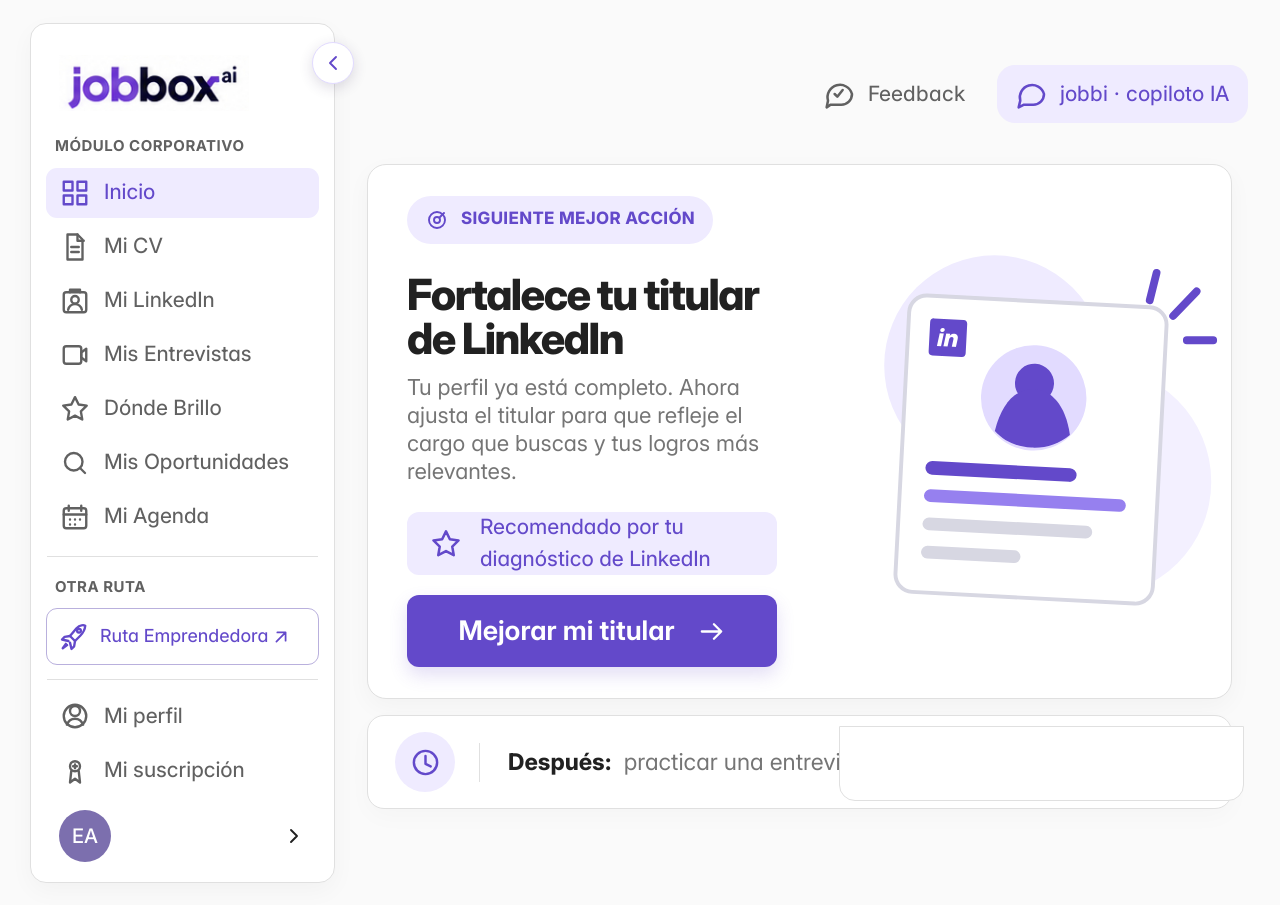
==== 0template1.html @ f9cc24e9 "Publicar prototipos HTML de Jobbox" ====
<!doctype html>
<html lang="es">
<head>
  <meta charset="utf-8">
  <meta name="viewport" content="width=device-width, initial-scale=1">
  <title>Siguiente mejor acción — Jobbox</title>
  <meta name="description" content="Recreación HTML de la pantalla 0template1 del sistema visual Jobbox.">
  <link rel="preconnect" href="https://fonts.googleapis.com">
  <link rel="preconnect" href="https://fonts.gstatic.com" crossorigin>
  <link href="https://fonts.googleapis.com/css2?family=Inter:wght@400;500;600;700;800&amp;display=swap" rel="stylesheet">
  <link rel="stylesheet" href="./jobbox_fuente_original.css">
  <link rel="stylesheet" href="./jobbox_templates.css">
</head>
<body class="theme-jobbox">
  <div class="screen">
    <aside class="sidebar" aria-label="Navegación principal">
      <button class="collapse-button" type="button" aria-label="Contraer menú">
        <svg class="icon small" aria-hidden="true"><use href="./jobbox-icons.svg#chevron-left"/></svg>
      </button>

      <a class="brand" href="#" aria-label="Jobbox, inicio">
        <img src="./jobbox-logo.png" alt="jobbox.ai">
      </a>

      <p class="section-label">Módulo corporativo</p>
      <nav>
        <ul class="nav-list">
          <li><a class="nav-link" href="#" aria-current="page"><svg class="icon" aria-hidden="true"><use href="./jobbox-icons.svg#grid"/></svg><span>Inicio</span></a></li>
          <li><a class="nav-link" href="#"><svg class="icon" aria-hidden="true"><use href="./jobbox-icons.svg#document"/></svg><span>Mi CV</span></a></li>
          <li><a class="nav-link" href="#"><svg class="icon" aria-hidden="true"><use href="./jobbox-icons.svg#id-card"/></svg><span>Mi LinkedIn</span></a></li>
          <li><a class="nav-link" href="#"><svg class="icon" aria-hidden="true"><use href="./jobbox-icons.svg#video"/></svg><span>Mis Entrevistas</span></a></li>
          <li><a class="nav-link" href="#"><svg class="icon" aria-hidden="true"><use href="./jobbox-icons.svg#star"/></svg><span>Dónde Brillo</span></a></li>
          <li><a class="nav-link" href="#"><svg class="icon" aria-hidden="true"><use href="./jobbox-icons.svg#search"/></svg><span>Mis Oportunidades</span></a></li>
          <li><a class="nav-link" href="#"><svg class="icon" aria-hidden="true"><use href="./jobbox-icons.svg#calendar"/></svg><span>Mi Agenda</span></a></li>
        </ul>
      </nav>

      <div class="divider"></div>
      <p class="section-label">Otra ruta</p>
      <a class="nav-link route-link" href="#">
        <svg class="icon" aria-hidden="true"><use href="./jobbox-icons.svg#rocket"/></svg>
        <span>Ruta Emprendedora</span>
        <svg class="icon route-arrow" aria-hidden="true"><use href="./jobbox-icons.svg#arrow-up-right"/></svg>
      </a>

      <div class="divider"></div>
      <nav class="account-nav" aria-label="Cuenta">
        <a class="nav-link" href="#"><svg class="icon" aria-hidden="true"><use href="./jobbox-icons.svg#user"/></svg><span>Mi perfil</span></a>
        <a class="nav-link" href="#"><svg class="icon" aria-hidden="true"><use href="./jobbox-icons.svg#medal"/></svg><span>Mi suscripción</span></a>
      </nav>

      <div class="sidebar-footer">
        <span class="avatar" aria-label="Usuario EA">EA</span>
        <svg class="icon small" aria-hidden="true"><use href="./jobbox-icons.svg#chevron-right"/></svg>
      </div>
    </aside>

    <main class="workspace">
      <div class="top-tools" aria-label="Utilidades">
        <button class="top-tool" type="button">
          <svg class="tool-icon" aria-hidden="true"><use href="./jobbox-icons.svg#feedback"/></svg>
          <span>Feedback</span>
        </button>
        <button class="top-tool jobbi" type="button">
          <svg class="tool-icon" aria-hidden="true"><use href="./jobbox-icons.svg#chat"/></svg>
          <span>jobbi · copiloto IA</span>
        </button>
      </div>

      <section class="next-action-card" aria-labelledby="action-title">
        <div class="action-copy">
          <div class="action-badge">
            <svg class="icon" aria-hidden="true"><use href="./jobbox-icons.svg#target"/></svg>
            <span>Siguiente mejor acción</span>
          </div>

          <h1 class="action-title" id="action-title">Fortalece tu titular de LinkedIn</h1>
          <p class="action-description">Tu perfil ya está completo. Ahora ajusta el titular para que refleje el cargo que buscas y tus logros más relevantes.</p>

          <div class="recommendation">
            <svg class="icon" aria-hidden="true"><use href="./jobbox-icons.svg#star"/></svg>
            <span>Recomendado por tu diagnóstico de LinkedIn</span>
          </div>

          <a class="primary-cta" href="#">
            <span>Mejorar mi titular</span>
            <svg class="icon" aria-hidden="true"><use href="./jobbox-icons.svg#arrow-right"/></svg>
          </a>
        </div>

        <div class="profile-visual">
          <svg viewBox="0 0 420 420" role="img" aria-label="Ilustración de un perfil profesional de LinkedIn">
            <circle cx="188" cy="142" r="113" fill="#EFEBFF"/>
            <circle cx="292" cy="261" r="118" fill="#F3F0FF"/>
            <g transform="rotate(3 226 216)">
              <rect x="94" y="76" width="264" height="304" rx="18" fill="#FFFFFF" stroke="#D7D7E2" stroke-width="4"/>
              <rect x="116" y="99" width="38" height="38" rx="4" fill="#6349CA"/>
              <text x="135" y="127" text-anchor="middle" fill="#FFFFFF" font-family="Inter, sans-serif" font-size="25" font-style="italic" font-weight="800">in</text>
              <circle cx="226" cy="175" r="54" fill="#E2DBFF"/>
              <circle cx="226" cy="160" r="20" fill="#6349CA"/>
              <path d="M188 211c6-31 21-45 38-45s33 14 39 45c-11 10-24 15-39 15s-28-5-38-15Z" fill="#6349CA"/>
              <rect x="119" y="245" width="155" height="14" rx="7" fill="#6349CA"/>
              <rect x="119" y="274" width="207" height="13" rx="6.5" fill="#9680EF"/>
              <rect x="119" y="303" width="174" height="13" rx="6.5" fill="#D7D7E2"/>
              <rect x="119" y="332" width="102" height="13" rx="6.5" fill="#D7D7E2"/>
            </g>
            <path d="M347 75l7-28M371 91l24-25M385 116h27" fill="none" stroke="#6349CA" stroke-width="8" stroke-linecap="round"/>
          </svg>
        </div>
      </section>

      <section class="next-card" aria-label="Siguiente paso">
        <span class="clock-disc"><svg class="icon" aria-hidden="true"><use href="./jobbox-icons.svg#clock"/></svg></span>
        <span class="next-divider" aria-hidden="true"></span>
        <p><strong>Después:</strong> practicar una entrevista</p>
      </section>

      <div class="ghost-card" aria-hidden="true"></div>
    </main>
  </div>
</body>
</html>
---- jobbox_templates.css ----
:root {
  color-scheme: light;
}

* {
  box-sizing: border-box;
}

html,
body {
  width: 100%;
  min-width: 320px;
  min-height: 100%;
  margin: 0;
}

body.theme-jobbox {
  overflow: hidden;
  background: hsl(var(--background));
  color: hsl(var(--foreground));
  font-family: Inter, ui-sans-serif, system-ui, -apple-system, BlinkMacSystemFont, "Segoe UI", sans-serif;
  -webkit-font-smoothing: antialiased;
  text-rendering: geometricPrecision;
}

button,
a {
  font: inherit;
}

button {
  border: 0;
}

.screen {
  display: grid;
  grid-template-columns: 305px minmax(0, 1fr);
  gap: 32px;
  width: 100vw;
  min-height: 100vh;
  padding: 23px 30px 22px;
  background: hsl(var(--background));
}

.sidebar {
  position: relative;
  display: flex;
  flex-direction: column;
  min-height: calc(100vh - 45px);
  padding: 26px 15px 20px;
  border: 1px solid hsl(var(--border));
  border-radius: 16px;
  background: hsl(var(--card));
  box-shadow: 0 8px 24px rgba(10, 13, 18, 0.035);
}

.brand {
  display: flex;
  align-items: center;
  min-height: 77px;
  padding: 3px 13px 14px;
}

.brand img {
  display: block;
  width: 190px;
  height: auto;
}

.collapse-button {
  position: absolute;
  z-index: 2;
  top: 18px;
  right: -20px;
  display: grid;
  place-items: center;
  width: 42px;
  height: 42px;
  border: 1px solid hsl(var(--primary-200));
  border-radius: 999px;
  background: #fff;
  color: hsl(var(--selection));
  box-shadow: 0 4px 14px rgba(54, 45, 88, 0.16);
  cursor: pointer;
}

.collapse-button:focus-visible,
.top-tool:focus-visible,
.nav-link:focus-visible,
.primary-cta:focus-visible {
  outline: 3px solid hsl(var(--primary-300));
  outline-offset: 3px;
}

.section-label {
  margin: 8px 9px 10px;
  color: hsl(var(--sidebar-foreground));
  font-size: 15px;
  font-weight: 700;
  letter-spacing: 0.035em;
  text-transform: uppercase;
}

.nav-list {
  display: grid;
  gap: 4px;
  margin: 0;
  padding: 0;
  list-style: none;
}

.nav-link {
  display: flex;
  align-items: center;
  min-height: 50px;
  padding: 0 14px;
  border-radius: 11px;
  color: hsl(var(--sidebar-foreground));
  font-size: 21px;
  font-weight: 450;
  line-height: 1;
  text-decoration: none;
  transition: background-color 160ms ease, color 160ms ease;
}

.nav-link:hover {
  background: hsl(var(--muted));
  color: hsl(var(--foreground));
}

.nav-link[aria-current="page"] {
  background: hsl(var(--primary-100));
  color: hsl(var(--selection));
}

.icon {
  flex: 0 0 auto;
  width: 30px;
  height: 30px;
  margin-right: 14px;
  fill: none;
  stroke: currentColor;
  stroke-width: 1.9;
  stroke-linecap: round;
  stroke-linejoin: round;
}

.icon.small {
  width: 24px;
  height: 24px;
  margin: 0;
}

.divider {
  height: 1px;
  margin: 14px 1px 11px;
  background: hsl(var(--border));
}

.route-link {
  min-height: 57px;
  padding-inline: 12px;
  border: 1.5px solid hsl(var(--primary-400));
  color: hsl(var(--selection));
  font-size: 18px;
}

.route-link > .icon:first-child {
  margin-right: 11px;
}

.route-link .route-arrow {
  width: 22px;
  height: 22px;
  margin-left: auto;
}

.account-nav {
  display: grid;
  gap: 4px;
  margin-top: 0;
}

.sidebar-footer {
  display: flex;
  align-items: center;
  justify-content: space-between;
  margin-top: auto;
  padding: 15px 13px 0;
}

.avatar {
  display: grid;
  place-items: center;
  width: 52px;
  height: 52px;
  border-radius: 50%;
  background: hsl(var(--primary-700));
  color: #fff;
  font-size: 20px;
  font-weight: 500;
}

.workspace {
  position: relative;
  min-width: 0;
  min-height: calc(100vh - 45px);
}

.top-tools {
  position: absolute;
  z-index: 3;
  top: 42px;
  right: 2px;
  display: flex;
  align-items: center;
  gap: 24px;
}

.top-tool {
  display: inline-flex;
  align-items: center;
  justify-content: center;
  gap: 12px;
  min-height: 48px;
  padding: 0 8px;
  border-radius: 18px;
  background: transparent;
  color: hsl(var(--sidebar-foreground));
  font-size: 21px;
  font-weight: 450;
  cursor: pointer;
}

.top-tool.jobbi {
  min-height: 58px;
  padding: 0 18px;
  border: 1px solid hsl(var(--primary-100));
  background: hsl(var(--primary-100));
  color: hsl(var(--selection));
}

.top-tool .tool-icon {
  width: 32px;
  height: 32px;
  fill: none;
  stroke: currentColor;
  stroke-width: 1.9;
  stroke-linecap: round;
  stroke-linejoin: round;
}

.next-action-card {
  display: grid;
  grid-template-columns: minmax(0, 1fr) 430px;
  min-height: 463px;
  margin-top: 141px;
  margin-right: 18px;
  overflow: hidden;
  border: 1px solid hsl(var(--border));
  border-radius: 19px;
  background: hsl(var(--card));
  box-shadow: 0 8px 24px rgba(10, 13, 18, 0.035);
}

.action-copy {
  display: flex;
  flex-direction: column;
  align-items: flex-start;
  min-width: 0;
  padding: 31px 24px 31px 39px;
}

.action-badge {
  display: inline-flex;
  align-items: center;
  gap: 12px;
  min-height: 48px;
  padding: 0 18px;
  border-radius: 999px;
  background: hsl(var(--primary-100));
  color: hsl(var(--selection));
  font-size: 17px;
  font-weight: 750;
  letter-spacing: 0.02em;
  text-transform: uppercase;
}

.action-badge .icon {
  width: 24px;
  height: 24px;
  margin: 0;
}

.action-title {
  max-width: 800px;
  margin: 30px 0 12px;
  color: hsl(var(--foreground));
  font-size: clamp(43px, 3.25vw, 54px);
  font-weight: 800;
  letter-spacing: -0.035em;
  line-height: 1.02;
}

.action-description {
  max-width: 760px;
  margin: 0;
  color: hsl(var(--muted-foreground));
  font-size: clamp(22px, 1.65vw, 27px);
  font-weight: 400;
  line-height: 1.28;
}

.recommendation {
  display: flex;
  align-items: center;
  width: min(557px, 100%);
  min-height: 62px;
  margin-top: 26px;
  padding: 0 23px;
  border-radius: 12px;
  background: hsl(var(--primary-100));
  color: hsl(var(--selection));
  font-size: 21px;
  font-weight: 450;
}

.recommendation .icon {
  width: 32px;
  height: 32px;
  margin-right: 18px;
}

.primary-cta {
  display: inline-flex;
  align-items: center;
  justify-content: center;
  gap: 22px;
  width: min(471px, 100%);
  min-height: 72px;
  margin-top: 20px;
  border-radius: 12px;
  background: hsl(var(--selection));
  color: #fff;
  font-size: 27px;
  font-weight: 650;
  text-decoration: none;
  box-shadow: 0 8px 18px rgba(99, 73, 202, 0.18);
  transition: transform 150ms ease, background-color 150ms ease;
}

.primary-cta:hover {
  transform: translateY(-1px);
  background: hsl(var(--primary-800));
}

.primary-cta .icon {
  width: 29px;
  height: 29px;
  margin: 0;
}

.profile-visual {
  position: relative;
  display: grid;
  place-items: center;
  min-width: 0;
  overflow: hidden;
}

.profile-visual svg {
  width: 410px;
  max-width: 100%;
  height: auto;
}

.next-card {
  display: flex;
  align-items: center;
  min-height: 94px;
  margin: 16px 18px 0 0;
  padding: 0 27px;
  border: 1px solid hsl(var(--border));
  border-radius: 17px;
  background: hsl(var(--card));
  color: hsl(var(--muted-foreground));
  box-shadow: 0 8px 24px rgba(10, 13, 18, 0.025);
  font-size: 23px;
}

.clock-disc {
  display: grid;
  place-items: center;
  width: 60px;
  height: 60px;
  margin-right: 24px;
  border-radius: 50%;
  background: hsl(var(--primary-100));
  color: hsl(var(--selection));
}

.clock-disc .icon {
  width: 31px;
  height: 31px;
  margin: 0;
}

.next-divider {
  width: 1px;
  height: 39px;
  margin-right: 28px;
  background: hsl(var(--border));
}

.next-card strong {
  margin-right: 6px;
  color: hsl(var(--foreground));
  font-weight: 750;
}

.ghost-card {
  position: absolute;
  right: 6px;
  bottom: 82px;
  width: 405px;
  height: 75px;
  border: 1px solid hsl(var(--border));
  border-radius: 0 0 16px 16px;
  background: hsl(var(--card));
}

.editor-header {
  max-width: 840px;
  padding: 34px 0 0 19px;
}

.eyebrow {
  margin: 0 0 8px;
  color: hsl(var(--selection));
  font-size: 16px;
  font-weight: 800;
  letter-spacing: 0.08em;
  line-height: 1.2;
  text-transform: uppercase;
}

.editor-title {
  margin: 0;
  color: hsl(var(--foreground));
  font-size: 48px;
  font-weight: 800;
  letter-spacing: -0.035em;
  line-height: 1;
}

.editor-subtitle {
  margin: 8px 0 0;
  color: hsl(var(--muted-foreground));
  font-size: 22px;
  font-weight: 400;
  line-height: 1.25;
}

.sr-only {
  position: absolute;
  width: 1px;
  height: 1px;
  padding: 0;
  margin: -1px;
  overflow: hidden;
  clip: rect(0, 0, 0, 0);
  white-space: nowrap;
  border: 0;
}

@media (max-width: 1260px) {
  body.theme-jobbox {
    overflow: auto;
  }

  .screen {
    grid-template-columns: 270px minmax(0, 1fr);
    padding-inline: 20px;
  }

  .next-action-card {
    grid-template-columns: minmax(0, 1fr) 330px;
  }

  .action-title {
    font-size: 42px;
  }

  .action-description {
    font-size: 23px;
  }
}

@media (max-width: 960px) {
  .screen {
    grid-template-columns: 86px minmax(0, 1fr);
    gap: 22px;
    padding: 16px;
  }

  .sidebar {
    min-height: calc(100vh - 32px);
    padding-inline: 10px;
  }

  .brand {
    justify-content: center;
    padding-inline: 0;
  }

  .brand img {
    width: 58px;
    object-fit: cover;
    object-position: left;
  }

  .section-label,
  .nav-link span,
  .route-arrow,
  .avatar + .icon {
    display: none;
  }

  .nav-link {
    justify-content: center;
    padding: 0;
  }

  .nav-link .icon {
    margin: 0;
  }

  .top-tools {
    top: 18px;
  }

  .top-tool span {
    display: none;
  }

  .next-action-card {
    grid-template-columns: 1fr;
    margin-top: 95px;
  }

  .profile-visual {
    min-height: 320px;
  }

  .ghost-card {
    display: none;
  }
}

@media (max-width: 680px) {
  body.theme-jobbox {
    overflow: auto;
  }

  .screen {
    display: block;
    padding: 12px;
  }

  .sidebar {
    display: none;
  }

  .workspace {
    min-height: calc(100vh - 24px);
  }

  .top-tools {
    position: relative;
    top: 0;
    right: auto;
    justify-content: flex-end;
  }

  .editor-header {
    padding: 42px 8px 0;
  }

  .editor-title {
    font-size: 40px;
  }

  .next-action-card {
    margin: 30px 0 0;
  }

  .action-copy {
    padding: 24px;
  }

  .action-title {
    font-size: 38px;
  }

  .action-description {
    font-size: 21px;
  }

  .recommendation {
    font-size: 18px;
  }

  .next-card {
    margin-right: 0;
  }
}
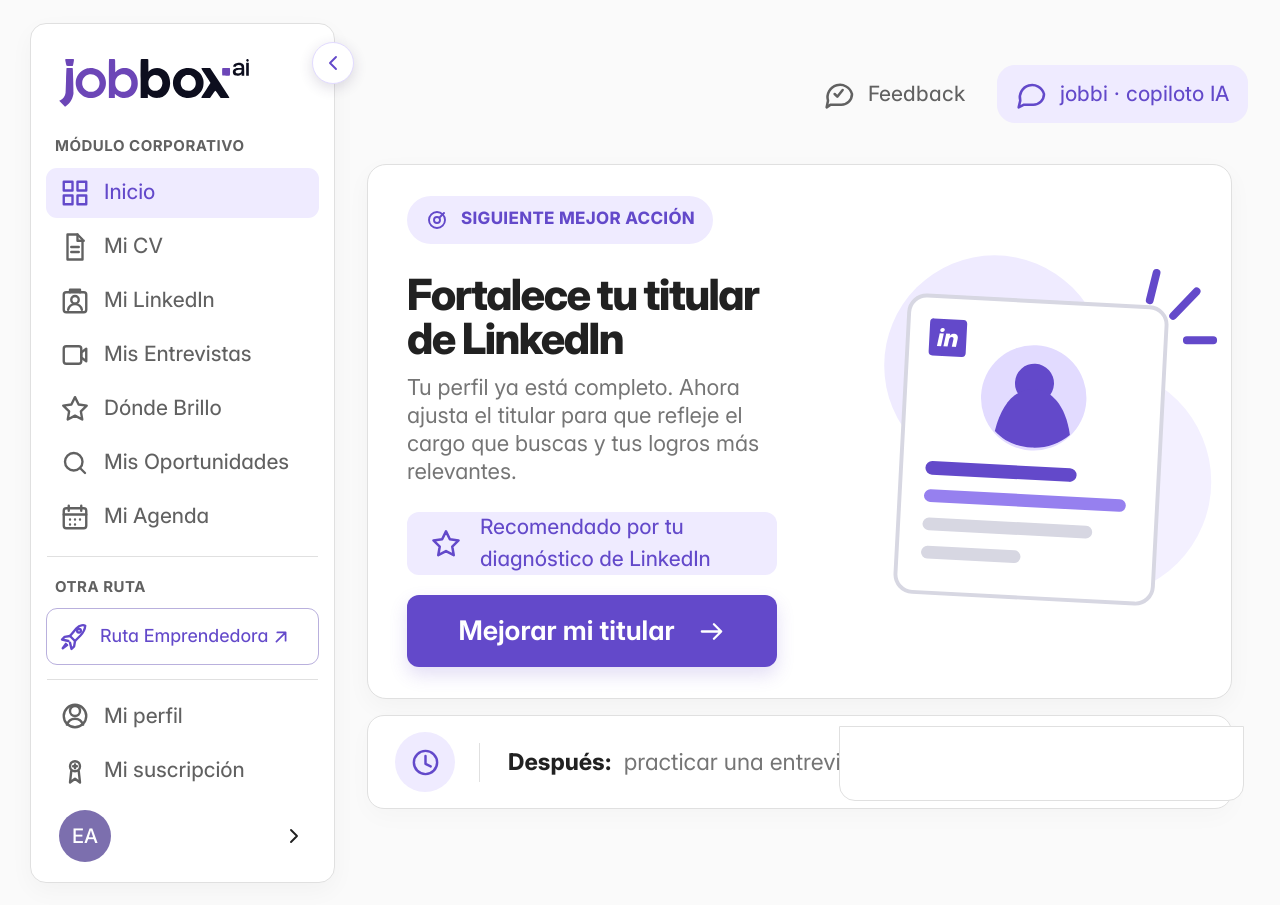
==== commit 79bf0ff7: "Usar logotipo vectorial oficial de Jobbox" ====
--- a/0template1.html
+++ b/0template1.html
@@ -19,7 +19,7 @@
       </button>
 
       <a class="brand" href="#" aria-label="Jobbox, inicio">
-        <img src="./jobbox-logo.png" alt="jobbox.ai">
+        <img src="./jobbox-logo.svg" alt="jobbox.ai">
       </a>
 
       <p class="section-label">Módulo corporativo</p>
